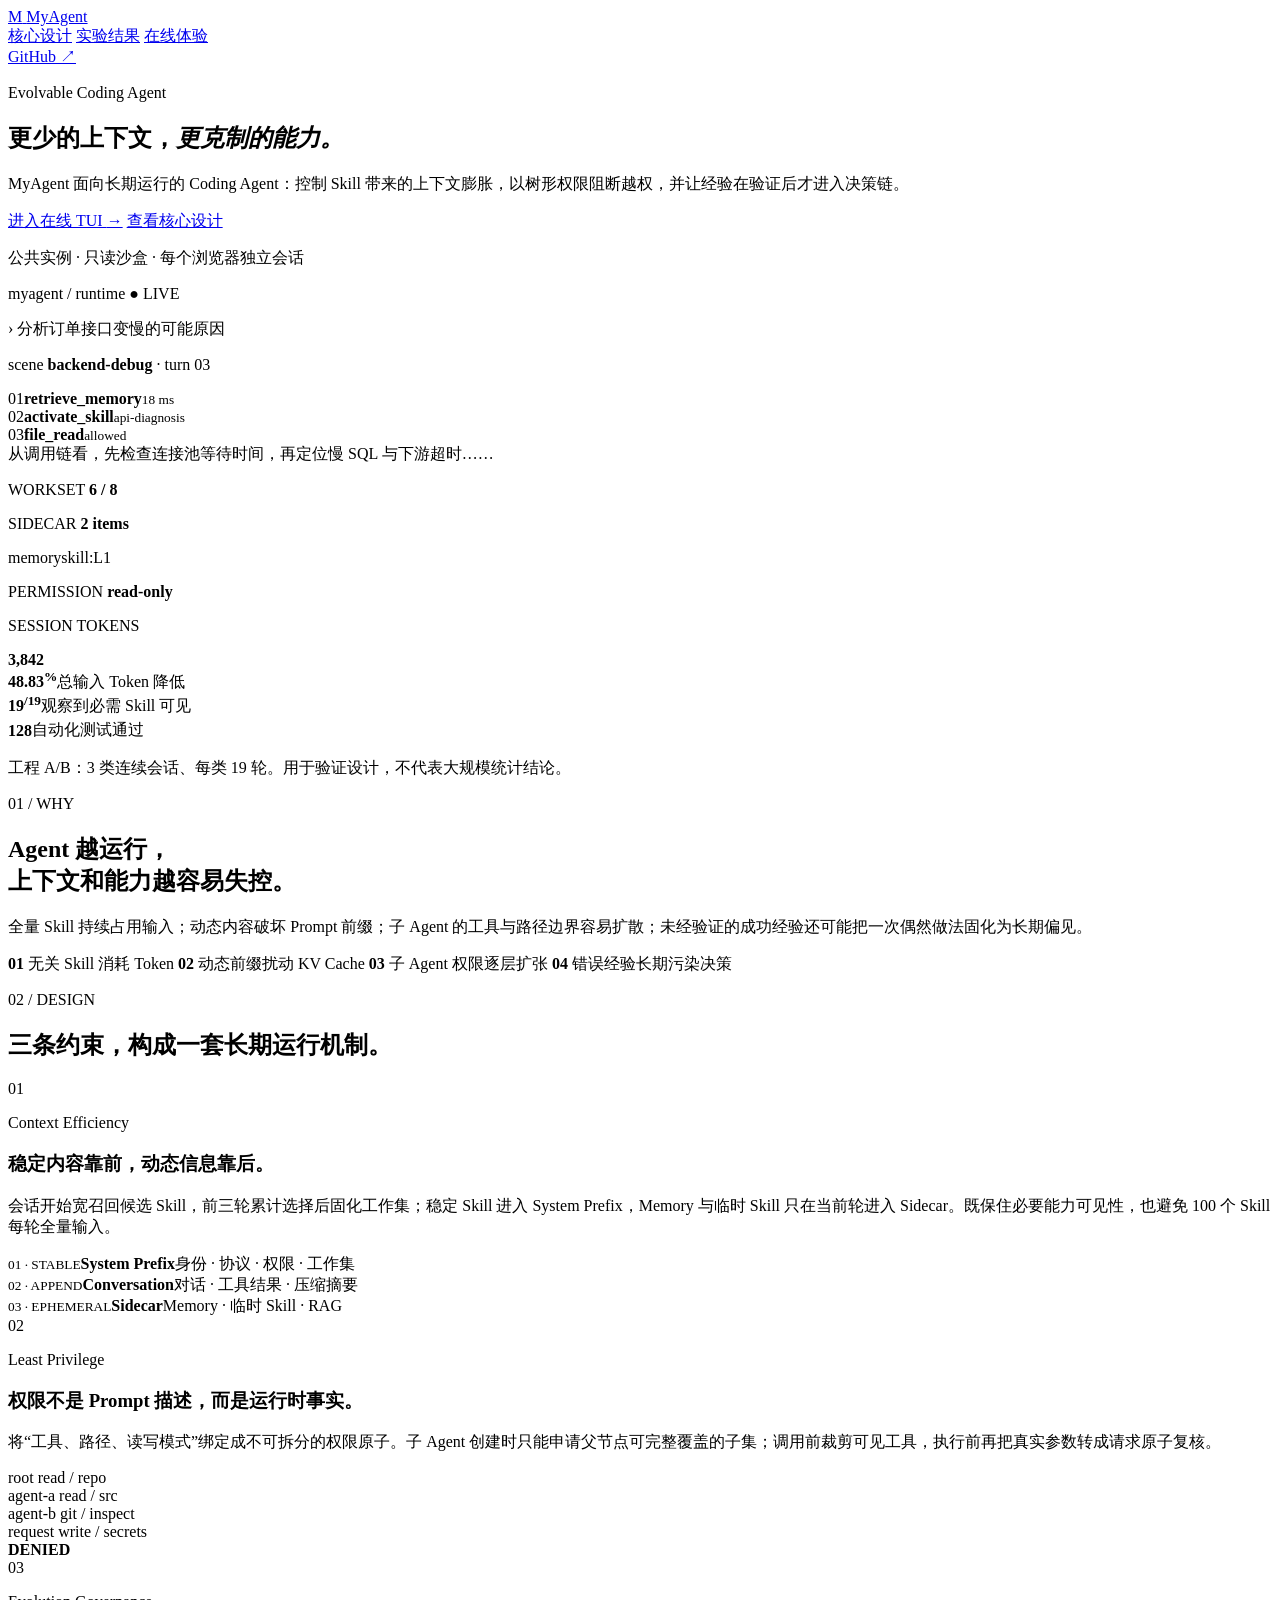
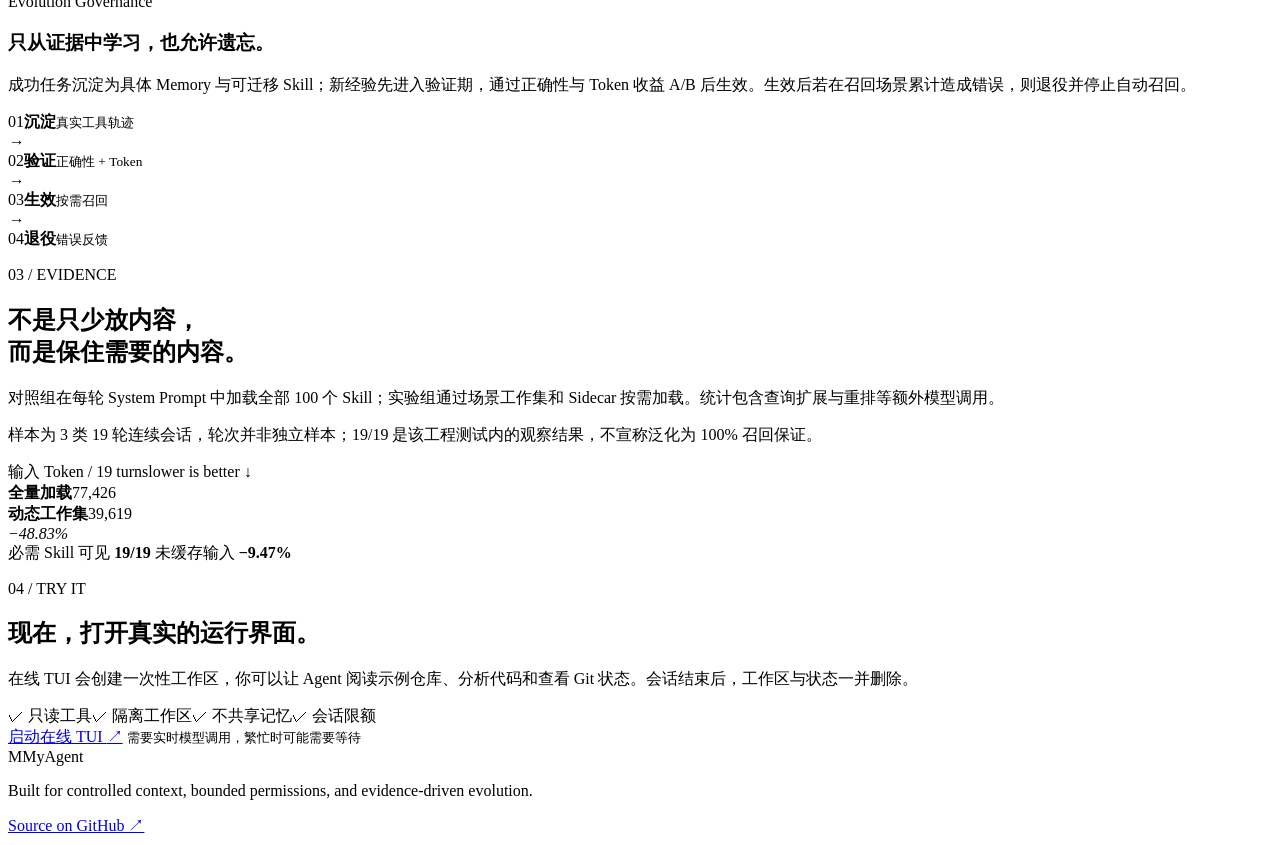
==== web_demo/static/index.html @ 74a6856d "feat: add governed evolution and public web demo" ====
<!doctype html>
<html lang="zh-CN">
<head>
  <meta charset="utf-8">
  <meta name="viewport" content="width=device-width, initial-scale=1">
  <meta name="description" content="MyAgent：面向上下文效率、权限收敛与经验治理的轻量级 Coding Agent。">
  <title>MyAgent · 可进化 Coding Agent</title>
  <link rel="icon" href="data:image/svg+xml,%3Csvg xmlns='http://www.w3.org/2000/svg' viewBox='0 0 32 32'%3E%3Crect width='32' height='32' fill='%2311130f'/%3E%3Ctext x='16' y='21' text-anchor='middle' font-family='monospace' font-size='15' fill='%23d8ff43'%3EM%3C/text%3E%3C/svg%3E">
  <link rel="preconnect" href="https://fonts.googleapis.com">
  <link rel="preconnect" href="https://fonts.gstatic.com" crossorigin>
  <link href="https://fonts.googleapis.com/css2?family=DM+Mono:wght@400;500&family=Manrope:wght@400;500;600;700&family=Noto+Sans+SC:wght@400;500;600;700&display=swap" rel="stylesheet">
  <link rel="stylesheet" href="/assets/styles.css">
  <script defer src="/assets/landing.js"></script>
</head>
<body>
  <div class="grain" aria-hidden="true"></div>
  <header class="nav shell">
    <a class="brand" href="#top" aria-label="MyAgent 首页">
      <span class="brand-mark">M</span>
      <span>MyAgent</span>
    </a>
    <nav aria-label="主导航">
      <a href="#design">核心设计</a>
      <a href="#evidence">实验结果</a>
      <a href="#demo">在线体验</a>
    </nav>
    <a class="nav-link" href="https://github.com/FuYou20/code_agent" target="_blank" rel="noreferrer">GitHub ↗</a>
  </header>

  <main id="top">
    <section class="hero shell">
      <div class="hero-copy reveal">
        <p class="eyebrow"><span></span> Evolvable Coding Agent</p>
        <h1><span>更少的上下文，</span><em>更克制的能力。</em></h1>
        <p class="hero-lead">MyAgent 面向长期运行的 Coding Agent：控制 Skill 带来的上下文膨胀，以树形权限阻断越权，并让经验在验证后才进入决策链。</p>
        <div class="hero-actions">
          <a class="button primary" href="/terminal">进入在线 TUI <span>→</span></a>
          <a class="button ghost" href="#design">查看核心设计</a>
        </div>
        <p class="demo-note"><span class="live-dot"></span> 公共实例 · 只读沙盒 · 每个浏览器独立会话</p>
      </div>

      <div class="hero-console reveal" aria-label="MyAgent 运行状态示意">
        <div class="console-bar">
          <div><i></i><i></i><i></i></div>
          <span>myagent / runtime</span>
          <span class="console-status">● LIVE</span>
        </div>
        <div class="console-body">
          <div class="console-chat">
            <p class="prompt">› 分析订单接口变慢的可能原因</p>
            <p class="muted">scene <b>backend-debug</b> · turn 03</p>
            <div class="trace-line"><span>01</span><strong>retrieve_memory</strong><small>18 ms</small></div>
            <div class="trace-line"><span>02</span><strong>activate_skill</strong><small>api-diagnosis</small></div>
            <div class="trace-line"><span>03</span><strong>file_read</strong><small>allowed</small></div>
            <div class="answer-line">从调用链看，先检查连接池等待时间，再定位慢 SQL 与下游超时……</div>
          </div>
          <aside class="console-side">
            <p>WORKSET <b>6 / 8</b></p>
            <div class="meter"><i style="width:75%"></i></div>
            <p>SIDECAR <b>2 items</b></p>
            <div class="tag-row"><span>memory</span><span>skill:L1</span></div>
            <p>PERMISSION <b class="safe">read-only</b></p>
            <p class="token-label">SESSION TOKENS</p>
            <strong class="token-value">3,842</strong>
          </aside>
        </div>
      </div>
    </section>

    <section class="numbers shell" aria-label="项目验证数据">
      <article><strong>48.83<sup>%</sup></strong><span>总输入 Token 降低</span></article>
      <article><strong>19<sup>/19</sup></strong><span>观察到必需 Skill 可见</span></article>
      <article><strong>128<sup></sup></strong><span>自动化测试通过</span></article>
      <p>工程 A/B：3 类连续会话、每类 19 轮。用于验证设计，不代表大规模统计结论。</p>
    </section>

    <section class="problem-band">
      <div class="shell problem-grid reveal">
        <p class="section-index">01 / WHY</p>
        <div>
          <h2>Agent 越运行，<br>上下文和能力越容易失控。</h2>
          <p>全量 Skill 持续占用输入；动态内容破坏 Prompt 前缀；子 Agent 的工具与路径边界容易扩散；未经验证的成功经验还可能把一次偶然做法固化为长期偏见。</p>
        </div>
        <div class="problem-list">
          <span><b>01</b> 无关 Skill 消耗 Token</span>
          <span><b>02</b> 动态前缀扰动 KV Cache</span>
          <span><b>03</b> 子 Agent 权限逐层扩张</span>
          <span><b>04</b> 错误经验长期污染决策</span>
        </div>
      </div>
    </section>

    <section class="design shell" id="design">
      <div class="section-head reveal">
        <p class="section-index">02 / DESIGN</p>
        <h2>三条约束，构成一套长期运行机制。</h2>
      </div>

      <article class="design-row reveal">
        <div class="design-no">01</div>
        <div class="design-copy">
          <p class="eyebrow">Context Efficiency</p>
          <h3>稳定内容靠前，动态信息靠后。</h3>
          <p>会话开始宽召回候选 Skill，前三轮累计选择后固化工作集；稳定 Skill 进入 System Prefix，Memory 与临时 Skill 只在当前轮进入 Sidecar。既保住必要能力可见性，也避免 100 个 Skill 每轮全量输入。</p>
        </div>
        <div class="layer-stack" aria-label="三层上下文结构">
          <div class="layer stable"><small>01 · STABLE</small><b>System Prefix</b><span>身份 · 协议 · 权限 · 工作集</span></div>
          <div class="layer history"><small>02 · APPEND</small><b>Conversation</b><span>对话 · 工具结果 · 压缩摘要</span></div>
          <div class="layer sidecar"><small>03 · EPHEMERAL</small><b>Sidecar</b><span>Memory · 临时 Skill · RAG</span></div>
        </div>
      </article>

      <article class="design-row reverse reveal">
        <div class="design-no">02</div>
        <div class="design-copy">
          <p class="eyebrow">Least Privilege</p>
          <h3>权限不是 Prompt 描述，而是运行时事实。</h3>
          <p>将“工具、路径、读写模式”绑定成不可拆分的权限原子。子 Agent 创建时只能申请父节点可完整覆盖的子集；调用前裁剪可见工具，执行前再把真实参数转成请求原子复核。</p>
        </div>
        <div class="permission-tree" aria-label="原子权限树示意">
          <div class="node root">root <span>read / repo</span></div>
          <div class="branch"><i></i><div class="node active">agent-a <span>read / src</span></div></div>
          <div class="branch"><i></i><div class="node">agent-b <span>git / inspect</span></div></div>
          <div class="branch denied"><i></i><div class="node">request <span>write / secrets</span></div><b>DENIED</b></div>
        </div>
      </article>

      <article class="design-row reveal">
        <div class="design-no">03</div>
        <div class="design-copy">
          <p class="eyebrow">Evolution Governance</p>
          <h3>只从证据中学习，也允许遗忘。</h3>
          <p>成功任务沉淀为具体 Memory 与可迁移 Skill；新经验先进入验证期，通过正确性与 Token 收益 A/B 后生效。生效后若在召回场景累计造成错误，则退役并停止自动召回。</p>
        </div>
        <div class="lifecycle" aria-label="经验生命周期">
          <div><span>01</span><b>沉淀</b><small>真实工具轨迹</small></div><i>→</i>
          <div><span>02</span><b>验证</b><small>正确性 + Token</small></div><i>→</i>
          <div class="on"><span>03</span><b>生效</b><small>按需召回</small></div><i>→</i>
          <div><span>04</span><b>退役</b><small>错误反馈</small></div>
        </div>
      </article>
    </section>

    <section class="evidence" id="evidence">
      <div class="shell evidence-grid reveal">
        <div>
          <p class="section-index">03 / EVIDENCE</p>
          <h2>不是只少放内容，<br>而是保住需要的内容。</h2>
          <p>对照组在每轮 System Prompt 中加载全部 100 个 Skill；实验组通过场景工作集和 Sidecar 按需加载。统计包含查询扩展与重排等额外模型调用。</p>
          <p class="fine-print">样本为 3 类 19 轮连续会话，轮次并非独立样本；19/19 是该工程测试内的观察结果，不宣称泛化为 100% 召回保证。</p>
        </div>
        <div class="chart" aria-label="A/B Token 对比">
          <div class="chart-head"><span>输入 Token / 19 turns</span><span>lower is better ↓</span></div>
          <div class="bar-group">
            <div class="bar-label"><b>全量加载</b><span>77,426</span></div>
            <div class="bar baseline"><i></i></div>
          </div>
          <div class="bar-group">
            <div class="bar-label"><b>动态工作集</b><span>39,619</span></div>
            <div class="bar optimized"><i></i><em>−48.83%</em></div>
          </div>
          <div class="chart-foot">
            <span><i class="cyan"></i>必需 Skill 可见 <b>19/19</b></span>
            <span><i class="orange"></i>未缓存输入 <b>−9.47%</b></span>
          </div>
        </div>
      </div>
    </section>

    <section class="demo shell" id="demo">
      <div class="demo-card reveal">
        <div>
          <p class="section-index">04 / TRY IT</p>
          <h2>现在，打开真实的运行界面。</h2>
          <p>在线 TUI 会创建一次性工作区，你可以让 Agent 阅读示例仓库、分析代码和查看 Git 状态。会话结束后，工作区与状态一并删除。</p>
          <div class="safety">
            <span>✓ 只读工具</span><span>✓ 隔离工作区</span><span>✓ 不共享记忆</span><span>✓ 会话限额</span>
          </div>
        </div>
        <div class="demo-action">
          <a class="button light" href="/terminal">启动在线 TUI <span>↗</span></a>
          <small>需要实时模型调用，繁忙时可能需要等待</small>
        </div>
      </div>
    </section>
  </main>

  <footer class="shell">
    <div class="brand"><span class="brand-mark">M</span><span>MyAgent</span></div>
    <p>Built for controlled context, bounded permissions, and evidence-driven evolution.</p>
    <a href="https://github.com/FuYou20/code_agent" target="_blank" rel="noreferrer">Source on GitHub ↗</a>
  </footer>
</body>
</html>
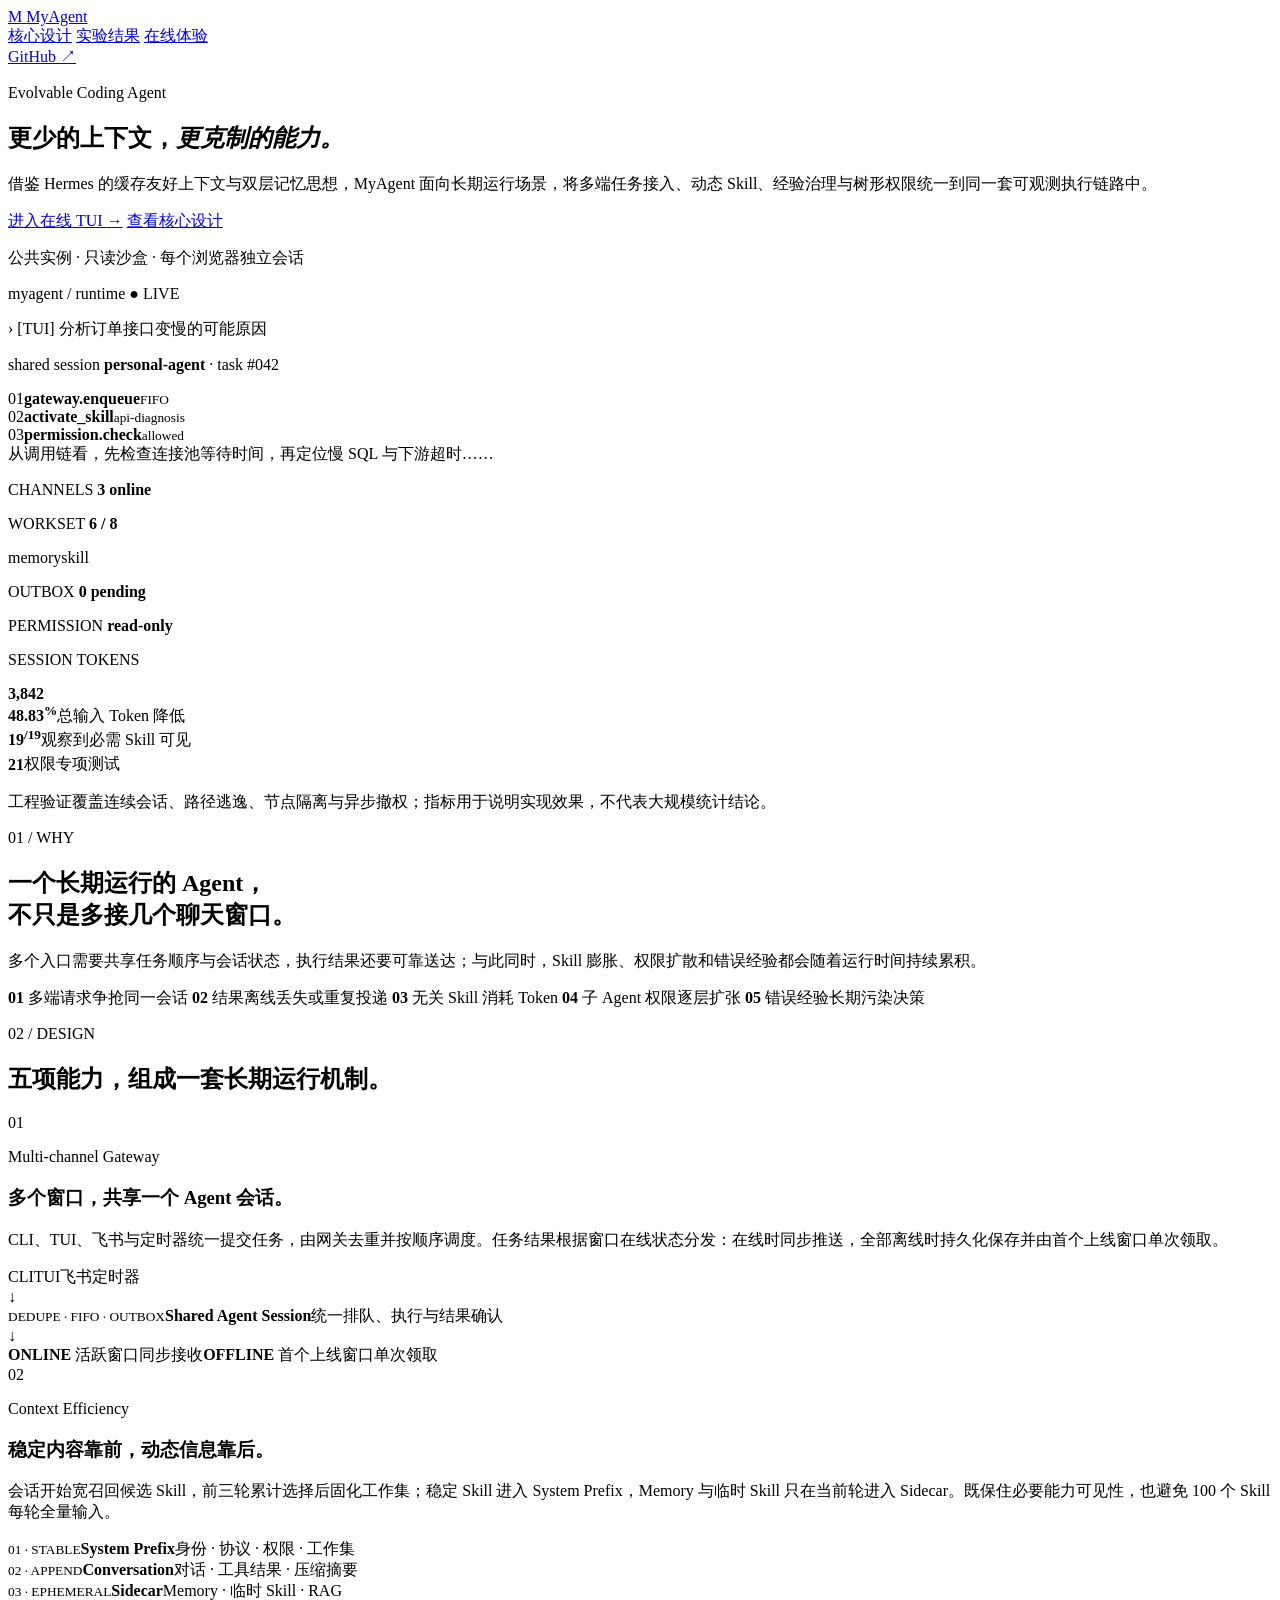
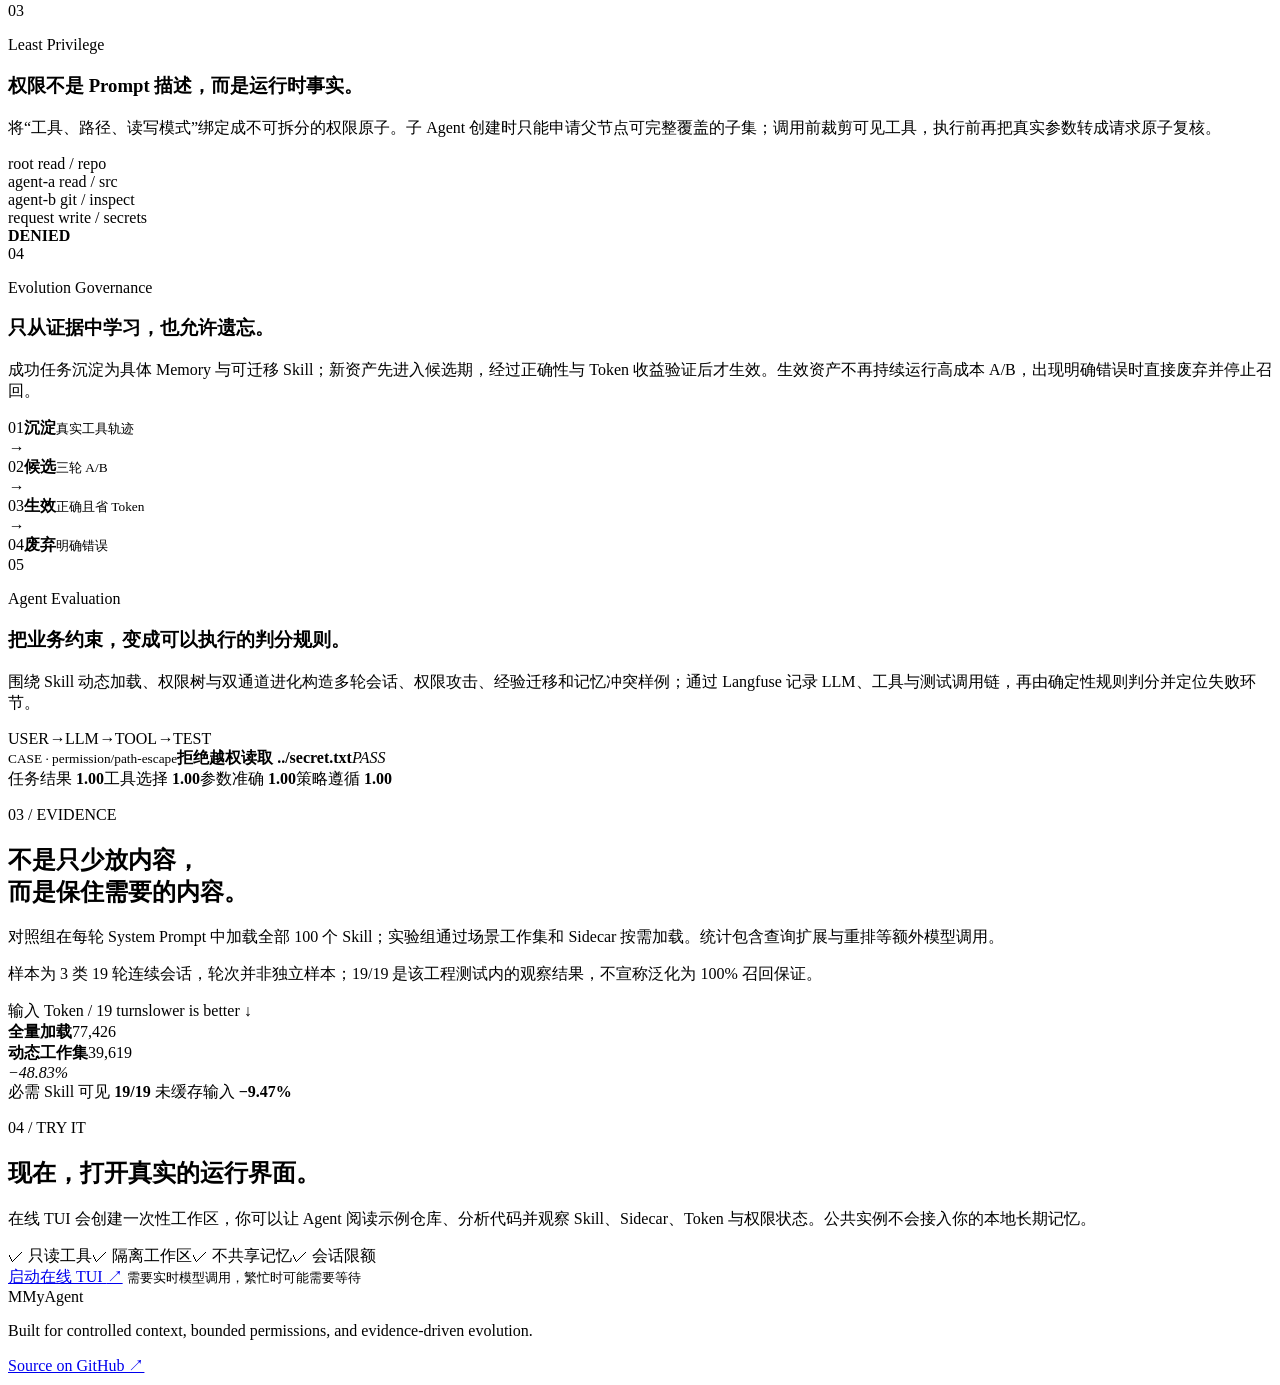
==== commit 1cc723ee: "docs: refresh project landing page Align the public overview with the resume: add multi-channel gate" ====
--- a/web_demo/static/index.html
+++ b/web_demo/static/index.html
@@ -3,7 +3,7 @@
 <head>
   <meta charset="utf-8">
   <meta name="viewport" content="width=device-width, initial-scale=1">
-  <meta name="description" content="MyAgent：面向上下文效率、权限收敛与经验治理的轻量级 Coding Agent。">
+  <meta name="description" content="MyAgent：支持多端接入、动态 Skill、经验进化、权限治理与 Trace 评测的可进化 Coding Agent。">
   <title>MyAgent · 可进化 Coding Agent</title>
   <link rel="icon" href="data:image/svg+xml,%3Csvg xmlns='http://www.w3.org/2000/svg' viewBox='0 0 32 32'%3E%3Crect width='32' height='32' fill='%2311130f'/%3E%3Ctext x='16' y='21' text-anchor='middle' font-family='monospace' font-size='15' fill='%23d8ff43'%3EM%3C/text%3E%3C/svg%3E">
   <link rel="preconnect" href="https://fonts.googleapis.com">
@@ -32,7 +32,7 @@
       <div class="hero-copy reveal">
         <p class="eyebrow"><span></span> Evolvable Coding Agent</p>
         <h1><span>更少的上下文，</span><em>更克制的能力。</em></h1>
-        <p class="hero-lead">MyAgent 面向长期运行的 Coding Agent：控制 Skill 带来的上下文膨胀，以树形权限阻断越权，并让经验在验证后才进入决策链。</p>
+        <p class="hero-lead">借鉴 Hermes 的缓存友好上下文与双层记忆思想，MyAgent 面向长期运行场景，将多端任务接入、动态 Skill、经验治理与树形权限统一到同一套可观测执行链路中。</p>
         <div class="hero-actions">
           <a class="button primary" href="/terminal">进入在线 TUI <span>→</span></a>
           <a class="button ghost" href="#design">查看核心设计</a>
@@ -48,18 +48,19 @@
         </div>
         <div class="console-body">
           <div class="console-chat">
-            <p class="prompt">› 分析订单接口变慢的可能原因</p>
-            <p class="muted">scene <b>backend-debug</b> · turn 03</p>
-            <div class="trace-line"><span>01</span><strong>retrieve_memory</strong><small>18 ms</small></div>
+            <p class="prompt">› [TUI] 分析订单接口变慢的可能原因</p>
+            <p class="muted">shared session <b>personal-agent</b> · task #042</p>
+            <div class="trace-line"><span>01</span><strong>gateway.enqueue</strong><small>FIFO</small></div>
             <div class="trace-line"><span>02</span><strong>activate_skill</strong><small>api-diagnosis</small></div>
-            <div class="trace-line"><span>03</span><strong>file_read</strong><small>allowed</small></div>
+            <div class="trace-line"><span>03</span><strong>permission.check</strong><small>allowed</small></div>
             <div class="answer-line">从调用链看，先检查连接池等待时间，再定位慢 SQL 与下游超时……</div>
           </div>
           <aside class="console-side">
+            <p>CHANNELS <b>3 online</b></p>
+            <div class="meter"><i style="width:75%"></i></div>
             <p>WORKSET <b>6 / 8</b></p>
-            <div class="meter"><i style="width:75%"></i></div>
-            <p>SIDECAR <b>2 items</b></p>
-            <div class="tag-row"><span>memory</span><span>skill:L1</span></div>
+            <div class="tag-row"><span>memory</span><span>skill</span></div>
+            <p>OUTBOX <b>0 pending</b></p>
             <p>PERMISSION <b class="safe">read-only</b></p>
             <p class="token-label">SESSION TOKENS</p>
             <strong class="token-value">3,842</strong>
@@ -71,22 +72,23 @@
     <section class="numbers shell" aria-label="项目验证数据">
       <article><strong>48.83<sup>%</sup></strong><span>总输入 Token 降低</span></article>
       <article><strong>19<sup>/19</sup></strong><span>观察到必需 Skill 可见</span></article>
-      <article><strong>128<sup></sup></strong><span>自动化测试通过</span></article>
-      <p>工程 A/B：3 类连续会话、每类 19 轮。用于验证设计，不代表大规模统计结论。</p>
+      <article><strong>21<sup></sup></strong><span>权限专项测试</span></article>
+      <p>工程验证覆盖连续会话、路径逃逸、节点隔离与异步撤权；指标用于说明实现效果，不代表大规模统计结论。</p>
     </section>
 
     <section class="problem-band">
       <div class="shell problem-grid reveal">
         <p class="section-index">01 / WHY</p>
         <div>
-          <h2>Agent 越运行，<br>上下文和能力越容易失控。</h2>
-          <p>全量 Skill 持续占用输入；动态内容破坏 Prompt 前缀；子 Agent 的工具与路径边界容易扩散；未经验证的成功经验还可能把一次偶然做法固化为长期偏见。</p>
+          <h2>一个长期运行的 Agent，<br>不只是多接几个聊天窗口。</h2>
+          <p>多个入口需要共享任务顺序与会话状态，执行结果还要可靠送达；与此同时，Skill 膨胀、权限扩散和错误经验都会随着运行时间持续累积。</p>
         </div>
         <div class="problem-list">
-          <span><b>01</b> 无关 Skill 消耗 Token</span>
-          <span><b>02</b> 动态前缀扰动 KV Cache</span>
-          <span><b>03</b> 子 Agent 权限逐层扩张</span>
-          <span><b>04</b> 错误经验长期污染决策</span>
+          <span><b>01</b> 多端请求争抢同一会话</span>
+          <span><b>02</b> 结果离线丢失或重复投递</span>
+          <span><b>03</b> 无关 Skill 消耗 Token</span>
+          <span><b>04</b> 子 Agent 权限逐层扩张</span>
+          <span><b>05</b> 错误经验长期污染决策</span>
         </div>
       </div>
     </section>
@@ -94,11 +96,27 @@
     <section class="design shell" id="design">
       <div class="section-head reveal">
         <p class="section-index">02 / DESIGN</p>
-        <h2>三条约束，构成一套长期运行机制。</h2>
+        <h2>五项能力，组成一套长期运行机制。</h2>
       </div>
 
       <article class="design-row reveal">
         <div class="design-no">01</div>
+        <div class="design-copy">
+          <p class="eyebrow">Multi-channel Gateway</p>
+          <h3>多个窗口，共享一个 Agent 会话。</h3>
+          <p>CLI、TUI、飞书与定时器统一提交任务，由网关去重并按顺序调度。任务结果根据窗口在线状态分发：在线时同步推送，全部离线时持久化保存并由首个上线窗口单次领取。</p>
+        </div>
+        <div class="gateway-flow" aria-label="多端任务网关流程">
+          <div class="gateway-sources"><span>CLI</span><span>TUI</span><span>飞书</span><span>定时器</span></div>
+          <i>↓</i>
+          <div class="gateway-core"><small>DEDUPE · FIFO · OUTBOX</small><b>Shared Agent Session</b><span>统一排队、执行与结果确认</span></div>
+          <i>↓</i>
+          <div class="gateway-results"><span><b>ONLINE</b> 活跃窗口同步接收</span><span><b>OFFLINE</b> 首个上线窗口单次领取</span></div>
+        </div>
+      </article>
+
+      <article class="design-row reverse reveal">
+        <div class="design-no">02</div>
         <div class="design-copy">
           <p class="eyebrow">Context Efficiency</p>
           <h3>稳定内容靠前，动态信息靠后。</h3>
@@ -111,8 +129,8 @@
         </div>
       </article>
 
-      <article class="design-row reverse reveal">
-        <div class="design-no">02</div>
+      <article class="design-row reveal">
+        <div class="design-no">03</div>
         <div class="design-copy">
           <p class="eyebrow">Least Privilege</p>
           <h3>权限不是 Prompt 描述，而是运行时事实。</h3>
@@ -126,18 +144,32 @@
         </div>
       </article>
 
-      <article class="design-row reveal">
-        <div class="design-no">03</div>
+      <article class="design-row reverse reveal">
+        <div class="design-no">04</div>
         <div class="design-copy">
           <p class="eyebrow">Evolution Governance</p>
           <h3>只从证据中学习，也允许遗忘。</h3>
-          <p>成功任务沉淀为具体 Memory 与可迁移 Skill；新经验先进入验证期，通过正确性与 Token 收益 A/B 后生效。生效后若在召回场景累计造成错误，则退役并停止自动召回。</p>
+          <p>成功任务沉淀为具体 Memory 与可迁移 Skill；新资产先进入候选期，经过正确性与 Token 收益验证后才生效。生效资产不再持续运行高成本 A/B，出现明确错误时直接废弃并停止召回。</p>
         </div>
         <div class="lifecycle" aria-label="经验生命周期">
           <div><span>01</span><b>沉淀</b><small>真实工具轨迹</small></div><i>→</i>
-          <div><span>02</span><b>验证</b><small>正确性 + Token</small></div><i>→</i>
-          <div class="on"><span>03</span><b>生效</b><small>按需召回</small></div><i>→</i>
-          <div><span>04</span><b>退役</b><small>错误反馈</small></div>
+          <div><span>02</span><b>候选</b><small>三轮 A/B</small></div><i>→</i>
+          <div class="on"><span>03</span><b>生效</b><small>正确且省 Token</small></div><i>→</i>
+          <div><span>04</span><b>废弃</b><small>明确错误</small></div>
+        </div>
+      </article>
+
+      <article class="design-row reveal">
+        <div class="design-no">05</div>
+        <div class="design-copy">
+          <p class="eyebrow">Agent Evaluation</p>
+          <h3>把业务约束，变成可以执行的判分规则。</h3>
+          <p>围绕 Skill 动态加载、权限树与双通道进化构造多轮会话、权限攻击、经验迁移和记忆冲突样例；通过 Langfuse 记录 LLM、工具与测试调用链，再由确定性规则判分并定位失败环节。</p>
+        </div>
+        <div class="eval-panel" aria-label="Agent Trace 评测链路">
+          <div class="eval-chain"><span>USER</span><i>→</i><span>LLM</span><i>→</i><span>TOOL</span><i>→</i><span>TEST</span></div>
+          <div class="eval-case"><small>CASE · permission/path-escape</small><b>拒绝越权读取 ../secret.txt</b><em>PASS</em></div>
+          <div class="score-grid"><span>任务结果 <b>1.00</b></span><span>工具选择 <b>1.00</b></span><span>参数准确 <b>1.00</b></span><span>策略遵循 <b>1.00</b></span></div>
         </div>
       </article>
     </section>
@@ -173,7 +205,7 @@
         <div>
           <p class="section-index">04 / TRY IT</p>
           <h2>现在，打开真实的运行界面。</h2>
-          <p>在线 TUI 会创建一次性工作区，你可以让 Agent 阅读示例仓库、分析代码和查看 Git 状态。会话结束后，工作区与状态一并删除。</p>
+          <p>在线 TUI 会创建一次性工作区，你可以让 Agent 阅读示例仓库、分析代码并观察 Skill、Sidecar、Token 与权限状态。公共实例不会接入你的本地长期记忆。</p>
           <div class="safety">
             <span>✓ 只读工具</span><span>✓ 隔离工作区</span><span>✓ 不共享记忆</span><span>✓ 会话限额</span>
           </div>
